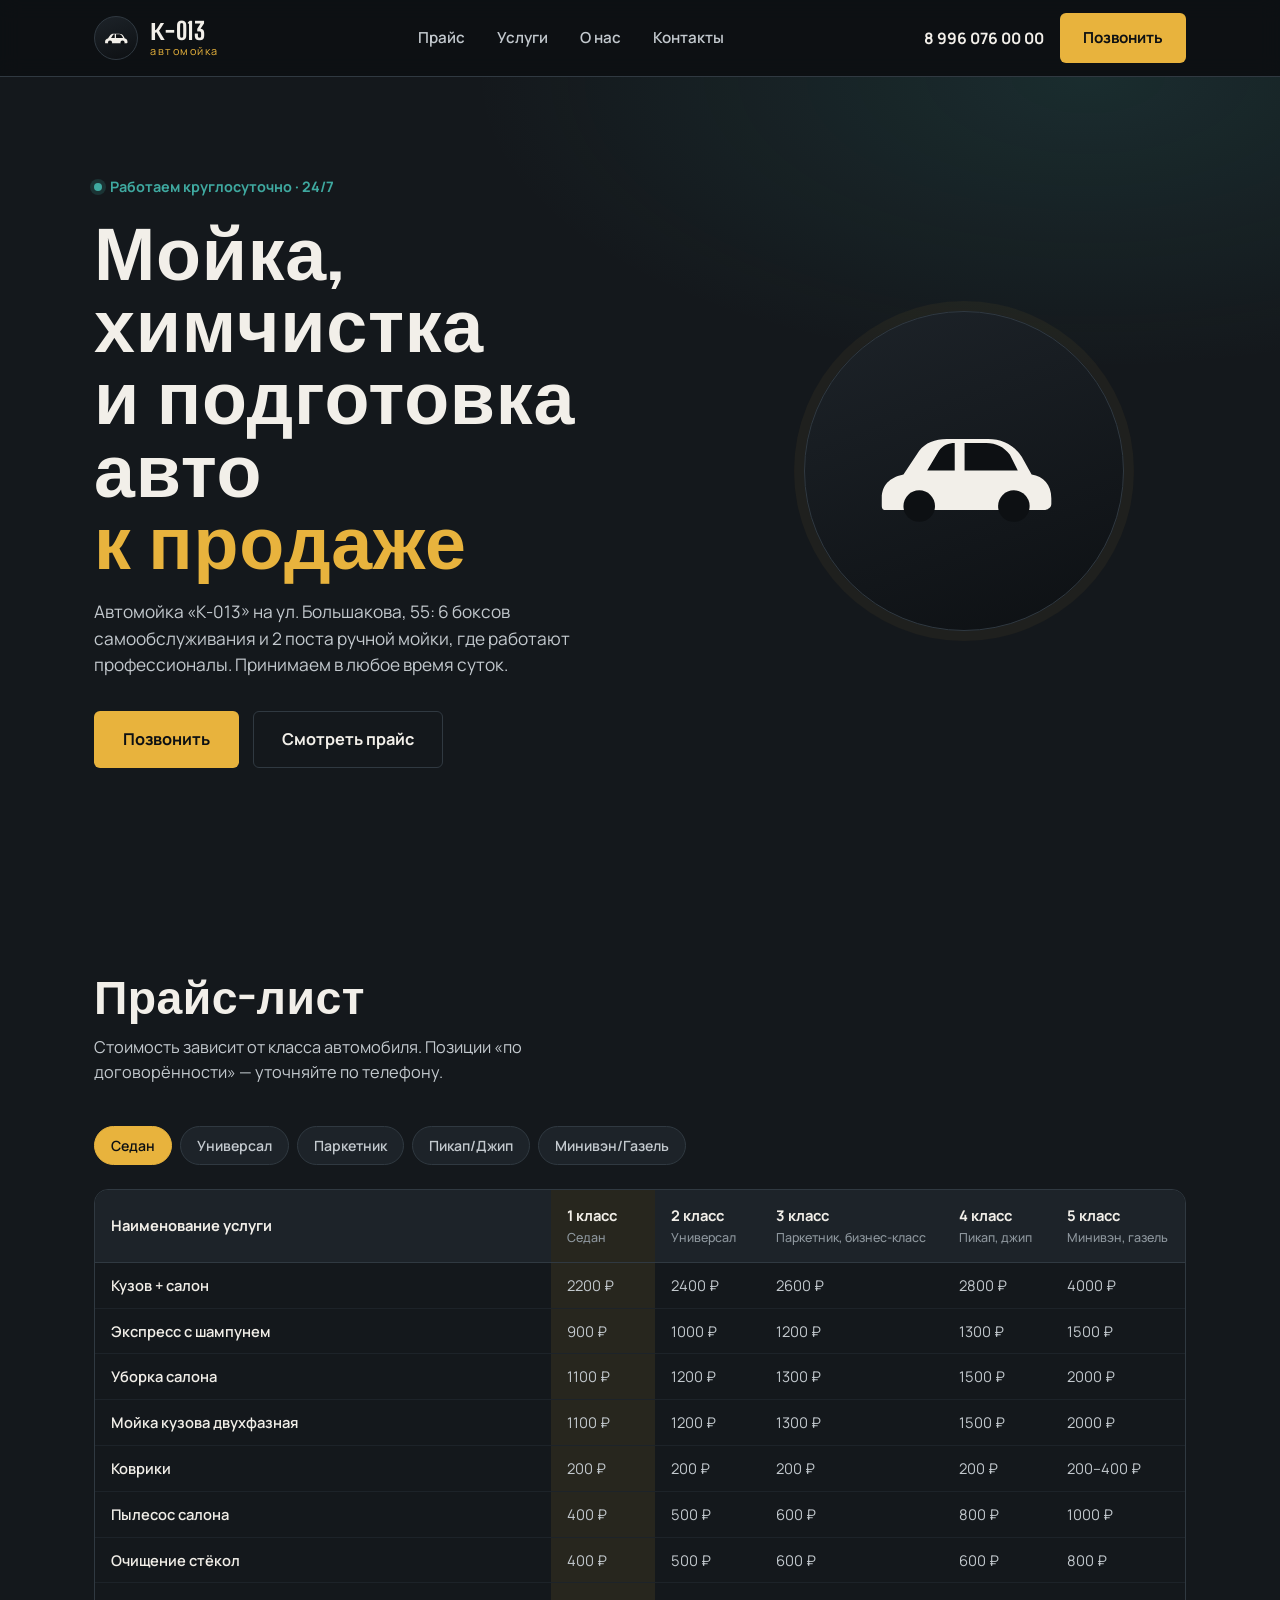
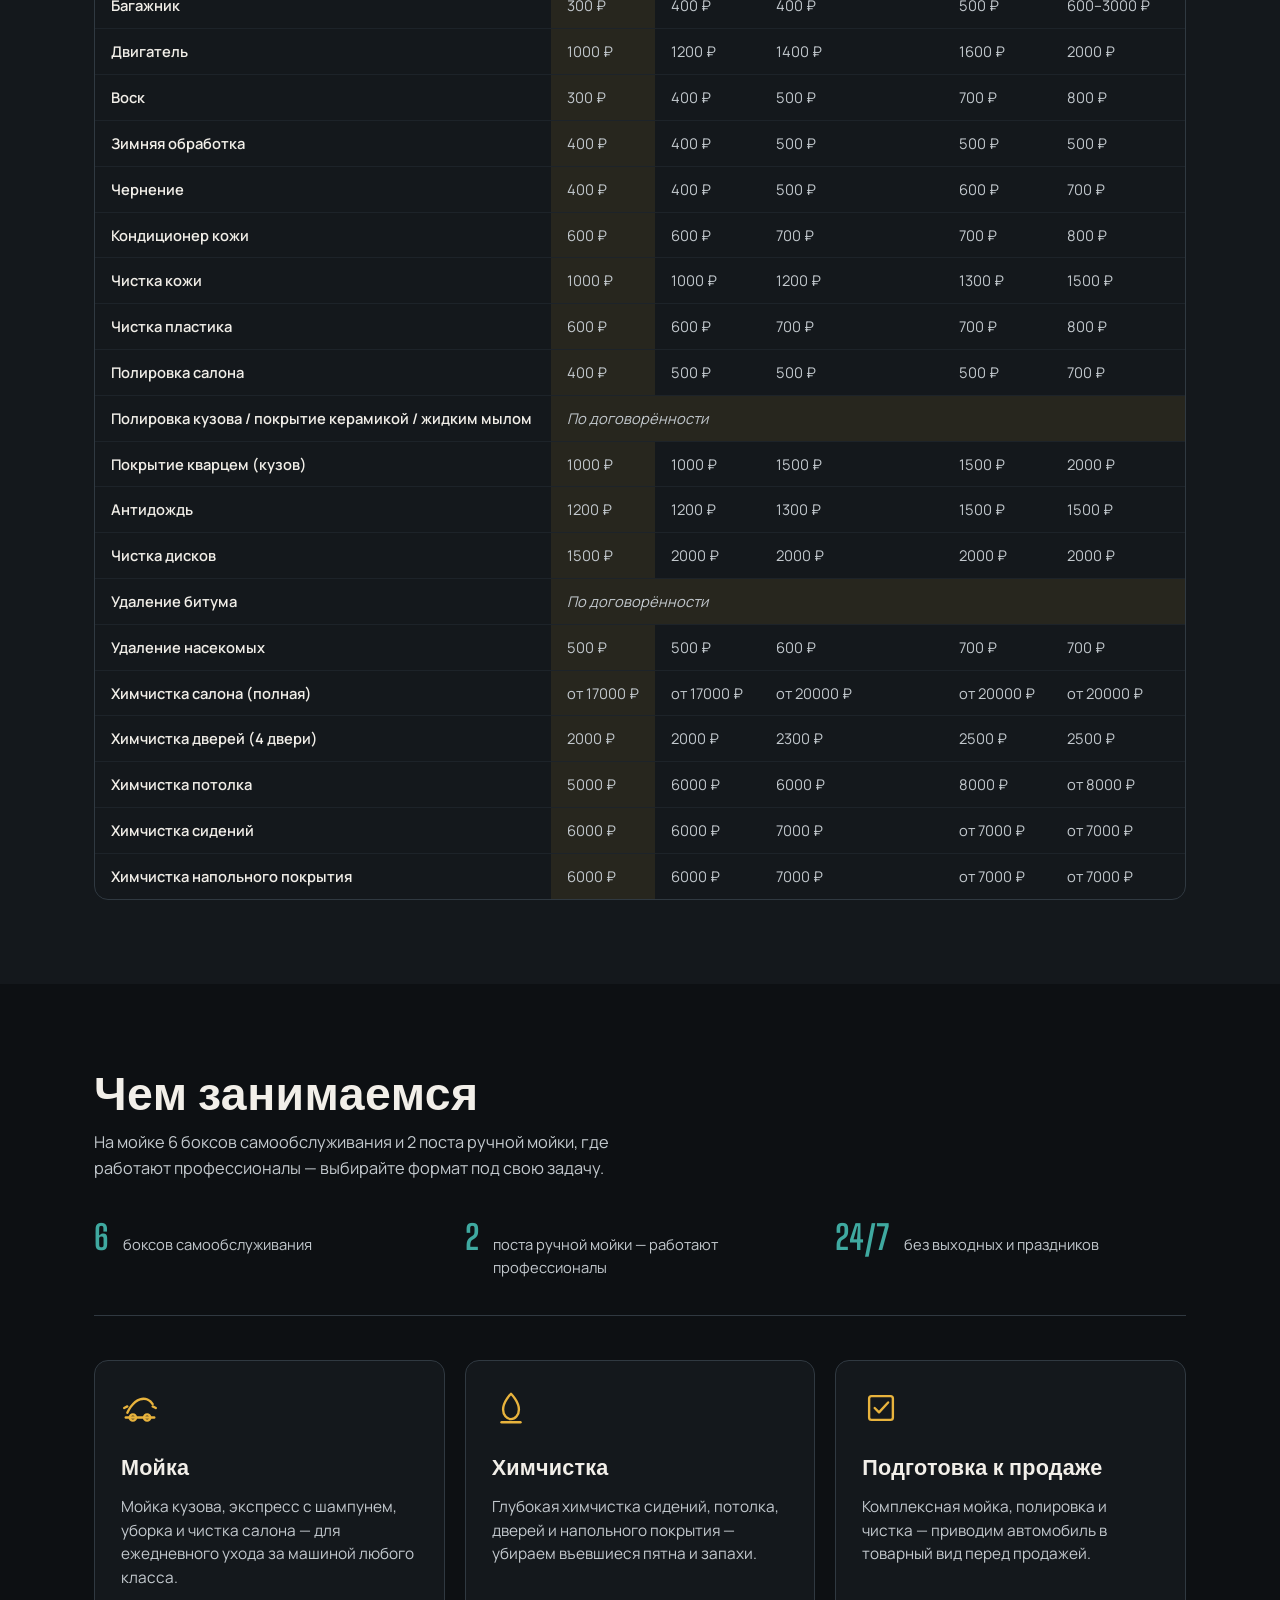
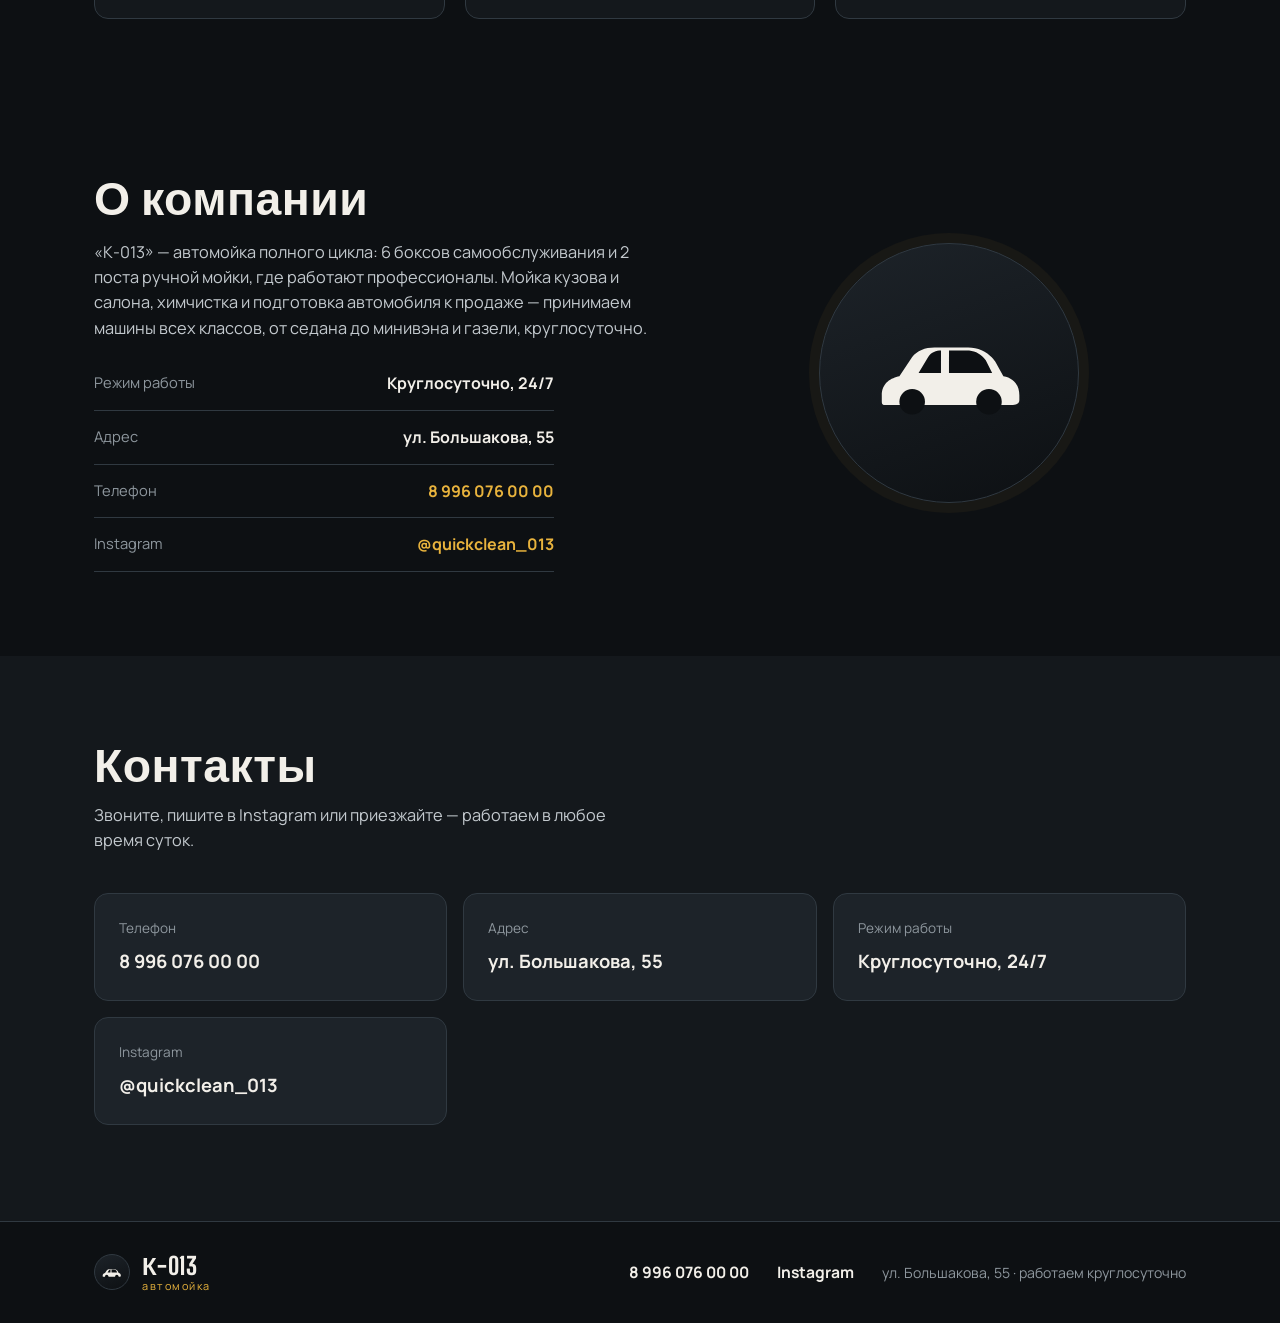
==== index.html @ 5678921f "Initial repo" ====
<!DOCTYPE html>
<html lang="ru">
<head>
<meta charset="UTF-8">
<meta name="viewport" content="width=device-width, initial-scale=1.0">
<title>К-013 — автомойка</title>
<meta name="description" content="Автомойка К-013: 6 боксов самообслуживания и 2 поста ручной мойки. Мойка, химчистка, подготовка авто к продаже. Круглосуточно. ул. Большакова, 55.">
<link rel="icon" href="images/logo.jpg" type="image/jpeg">
<link rel="preconnect" href="https://fonts.googleapis.com">
<link rel="preconnect" href="https://fonts.gstatic.com" crossorigin>
<link href="https://fonts.googleapis.com/css2?family=Big+Shoulders+Display:wght@500;600;700;800&family=Manrope:wght@400;500;600;700;800&display=swap" rel="stylesheet">
<link rel="stylesheet" href="style.css">
</head>
<body>

<svg style="display:none" aria-hidden="true">
  <symbol id="car-icon" viewBox="0 0 100 60">
    <path class="car-icon-body" d="M8 44 C8 36 14 33 19 32 L27 20 C30 16 35 14 41 14 L62 14 C69 14 75 17 79 23 L84 32 C90 33 94 37 94 44 L94 47 C94 49 92 50 90 50 L10 50 C8 50 8 49 8 47 Z" fill="currentColor"/>
    <path class="car-icon-glass" d="M31 30 L37 20 C39 17 42 16 45 16 L45 30 Z M50 16 L61 16 C66 16 70 18 73 22 L77 30 L50 30 Z" fill="var(--ink-900)"/>
    <circle class="car-icon-wheel" cx="27" cy="48" r="8" fill="var(--ink-900)"/>
    <circle class="car-icon-wheel" cx="75" cy="48" r="8" fill="var(--ink-900)"/>
    <path class="car-icon-glint" d="M40 22 L58 22 L52 29 L34 29 Z" fill="#FFFFFF"/>
  </symbol>
</svg>

<a class="skip-link" href="#main">Перейти к содержанию</a>

<header class="site-header" id="top">
  <div class="wrap header-inner">
    <a class="brand" href="#top" aria-label="К-013, на главную">
      <span class="logo-badge logo-badge--sm" aria-hidden="true">
        <svg class="car-icon"><use href="#car-icon"></use></svg>
      </span>
      <span class="brand-text">
        <span class="brand-code">К‑013</span>
        <span class="brand-sub">автомойка</span>
      </span>
    </a>

    <nav class="main-nav" id="main-nav">
      <a href="#price">Прайс</a>
      <a href="#services">Услуги</a>
      <a href="#about">О нас</a>
      <a href="#contacts">Контакты</a>
    </nav>

    <div class="header-actions">
      <a class="phone-link" href="tel:+79960760000">8&nbsp;996&nbsp;076&nbsp;00&nbsp;00</a>
      <a class="btn btn-gold header-cta" href="tel:+79960760000">Позвонить</a>
      <button class="burger" id="burger" aria-expanded="false" aria-controls="mobile-nav" aria-label="Открыть меню">
        <span></span><span></span><span></span>
      </button>
    </div>
  </div>

  <div class="mobile-nav" id="mobile-nav">
    <a href="#price">Прайс</a>
    <a href="#services">Услуги</a>
    <a href="#about">О нас</a>
    <a href="#contacts">Контакты</a>
    <a class="btn btn-gold" href="tel:+79960760000">Позвонить: 8 996 076 00 00</a>
  </div>
</header>

<main id="main">

  <!-- HERO -->
  <section class="hero">
    <div class="wrap hero-inner">
      <div class="hero-copy">
        <p class="tag">Работаем круглосуточно · 24/7</p>
        <h1 class="hero-title">
          Мойка, химчистка<br>
          и подготовка авто<br>
          <span class="accent">к продаже</span>
        </h1>
        <p class="hero-text">
          Автомойка «К‑013» на ул. Большакова, 55: 6 боксов самообслуживания и 2 поста ручной мойки,
          где работают профессионалы. Принимаем в любое время суток.
        </p>
        <div class="hero-actions">
          <a class="btn btn-gold btn-lg" href="tel:+79960760000">Позвонить</a>
          <a class="btn btn-outline btn-lg" href="#price">Смотреть прайс</a>
        </div>
      </div>

      <div class="hero-visual" aria-hidden="true">
        <div class="logo-badge logo-badge--lg">
          <svg class="car-icon"><use href="#car-icon"></use></svg>
        </div>
      </div>
    </div>
  </section>

  <!-- PRICE -->
  <section class="price" id="price">
    <div class="wrap">
      <div class="section-head">
        <h2>Прайс-лист</h2>
        <p>Стоимость зависит от класса автомобиля. Позиции «по договорённости» — уточняйте по телефону.</p>
      </div>

      <div class="price-tabs" role="tablist" aria-label="Класс автомобиля">
        <button class="price-tab is-active" role="tab" aria-selected="true" data-class="0">Седан</button>
        <button class="price-tab" role="tab" aria-selected="false" data-class="1">Универсал</button>
        <button class="price-tab" role="tab" aria-selected="false" data-class="2">Паркетник</button>
        <button class="price-tab" role="tab" aria-selected="false" data-class="3">Пикап/Джип</button>
        <button class="price-tab" role="tab" aria-selected="false" data-class="4">Минивэн/Газель</button>
      </div>

      <div class="table-scroll">
        <table class="price-table" id="price-table">
          <caption class="sr-only">Прайс-лист автомойки К-013 по классам автомобилей</caption>
          <thead>
            <tr>
              <th scope="col">Наименование услуги</th>
              <th scope="col">1 класс<br><span>Седан</span></th>
              <th scope="col">2 класс<br><span>Универсал</span></th>
              <th scope="col">3 класс<br><span>Паркетник, бизнес‑класс</span></th>
              <th scope="col">4 класс<br><span>Пикап, джип</span></th>
              <th scope="col">5 класс<br><span>Минивэн, газель</span></th>
            </tr>
          </thead>
          <tbody>
            <tr><th scope="row">Кузов + салон</th><td>2200 ₽</td><td>2400 ₽</td><td>2600 ₽</td><td>2800 ₽</td><td>4000 ₽</td></tr>
            <tr><th scope="row">Экспресс с шампунем</th><td>900 ₽</td><td>1000 ₽</td><td>1200 ₽</td><td>1300 ₽</td><td>1500 ₽</td></tr>
            <tr><th scope="row">Уборка салона</th><td>1100 ₽</td><td>1200 ₽</td><td>1300 ₽</td><td>1500 ₽</td><td>2000 ₽</td></tr>
            <tr><th scope="row">Мойка кузова двухфазная</th><td>1100 ₽</td><td>1200 ₽</td><td>1300 ₽</td><td>1500 ₽</td><td>2000 ₽</td></tr>
            <tr><th scope="row">Коврики</th><td>200 ₽</td><td>200 ₽</td><td>200 ₽</td><td>200 ₽</td><td>200–400 ₽</td></tr>
            <tr><th scope="row">Пылесос салона</th><td>400 ₽</td><td>500 ₽</td><td>600 ₽</td><td>800 ₽</td><td>1000 ₽</td></tr>
            <tr><th scope="row">Очищение стёкол</th><td>400 ₽</td><td>500 ₽</td><td>600 ₽</td><td>600 ₽</td><td>800 ₽</td></tr>
            <tr><th scope="row">Багажник</th><td>300 ₽</td><td>400 ₽</td><td>400 ₽</td><td>500 ₽</td><td>600–3000 ₽</td></tr>
            <tr><th scope="row">Двигатель</th><td>1000 ₽</td><td>1200 ₽</td><td>1400 ₽</td><td>1600 ₽</td><td>2000 ₽</td></tr>
            <tr><th scope="row">Воск</th><td>300 ₽</td><td>400 ₽</td><td>500 ₽</td><td>700 ₽</td><td>800 ₽</td></tr>
            <tr><th scope="row">Зимняя обработка</th><td>400 ₽</td><td>400 ₽</td><td>500 ₽</td><td>500 ₽</td><td>500 ₽</td></tr>
            <tr><th scope="row">Чернение</th><td>400 ₽</td><td>400 ₽</td><td>500 ₽</td><td>600 ₽</td><td>700 ₽</td></tr>
            <tr><th scope="row">Кондиционер кожи</th><td>600 ₽</td><td>600 ₽</td><td>700 ₽</td><td>700 ₽</td><td>800 ₽</td></tr>
            <tr><th scope="row">Чистка кожи</th><td>1000 ₽</td><td>1000 ₽</td><td>1200 ₽</td><td>1300 ₽</td><td>1500 ₽</td></tr>
            <tr><th scope="row">Чистка пластика</th><td>600 ₽</td><td>600 ₽</td><td>700 ₽</td><td>700 ₽</td><td>800 ₽</td></tr>
            <tr><th scope="row">Полировка салона</th><td>400 ₽</td><td>500 ₽</td><td>500 ₽</td><td>500 ₽</td><td>700 ₽</td></tr>
            <tr class="price-note-row"><th scope="row">Полировка кузова / покрытие керамикой / жидким мылом</th><td colspan="5">По договорённости</td></tr>
            <tr><th scope="row">Покрытие кварцем (кузов)</th><td>1000 ₽</td><td>1000 ₽</td><td>1500 ₽</td><td>1500 ₽</td><td>2000 ₽</td></tr>
            <tr><th scope="row">Антидождь</th><td>1200 ₽</td><td>1200 ₽</td><td>1300 ₽</td><td>1500 ₽</td><td>1500 ₽</td></tr>
            <tr><th scope="row">Чистка дисков</th><td>1500 ₽</td><td>2000 ₽</td><td>2000 ₽</td><td>2000 ₽</td><td>2000 ₽</td></tr>
            <tr class="price-note-row"><th scope="row">Удаление битума</th><td colspan="5">По договорённости</td></tr>
            <tr><th scope="row">Удаление насекомых</th><td>500 ₽</td><td>500 ₽</td><td>600 ₽</td><td>700 ₽</td><td>700 ₽</td></tr>
            <tr><th scope="row">Химчистка салона (полная)</th><td>от 17000 ₽</td><td>от 17000 ₽</td><td>от 20000 ₽</td><td>от 20000 ₽</td><td>от 20000 ₽</td></tr>
            <tr><th scope="row">Химчистка дверей (4 двери)</th><td>2000 ₽</td><td>2000 ₽</td><td>2300 ₽</td><td>2500 ₽</td><td>2500 ₽</td></tr>
            <tr><th scope="row">Химчистка потолка</th><td>5000 ₽</td><td>6000 ₽</td><td>6000 ₽</td><td>8000 ₽</td><td>от 8000 ₽</td></tr>
            <tr><th scope="row">Химчистка сидений</th><td>6000 ₽</td><td>6000 ₽</td><td>7000 ₽</td><td>от 7000 ₽</td><td>от 7000 ₽</td></tr>
            <tr><th scope="row">Химчистка напольного покрытия</th><td>6000 ₽</td><td>6000 ₽</td><td>7000 ₽</td><td>от 7000 ₽</td><td>от 7000 ₽</td></tr>
          </tbody>
        </table>
      </div>
      <p class="price-hint">Листайте таблицу вправо, чтобы увидеть все классы автомобилей.</p>
    </div>
  </section>

  <!-- SERVICES -->
  <section class="services" id="services">
    <div class="wrap">
      <div class="section-head">
        <h2>Чем занимаемся</h2>
        <p>На мойке 6 боксов самообслуживания и 2 поста ручной мойки, где работают профессионалы —
           выбирайте формат под свою задачу.</p>
      </div>

      <div class="perk-strip">
        <div class="perk"><strong>6</strong><span>боксов самообслуживания</span></div>
        <div class="perk"><strong>2</strong><span>поста ручной мойки — работают профессионалы</span></div>
        <div class="perk"><strong>24/7</strong><span>без выходных и праздников</span></div>
      </div>

      <div class="service-grid">
        <article class="service-card">
          <svg class="service-icon" viewBox="0 0 48 48" fill="none" xmlns="http://www.w3.org/2000/svg" aria-hidden="true">
            <path d="M8 30C8 30 14 16 24 13C31 11 37 14 40 19" stroke="currentColor" stroke-width="3" stroke-linecap="round"/>
            <path d="M6 36H42" stroke="currentColor" stroke-width="3" stroke-linecap="round"/>
            <circle cx="15" cy="36" r="4" stroke="currentColor" stroke-width="3"/>
            <circle cx="33" cy="36" r="4" stroke="currentColor" stroke-width="3"/>
            <path d="M4 24L8 22M44 24L40 22" stroke="currentColor" stroke-width="3" stroke-linecap="round"/>
          </svg>
          <h3>Мойка</h3>
          <p>Мойка кузова, экспресс с шампунем, уборка и чистка салона — для ежедневного ухода за машиной любого класса.</p>
        </article>

        <article class="service-card">
          <svg class="service-icon" viewBox="0 0 48 48" fill="none" xmlns="http://www.w3.org/2000/svg" aria-hidden="true">
            <path d="M24 6C24 6 34 16 34 26C34 32.6 29.5 38 24 38C18.5 38 14 32.6 14 26C14 16 24 6 24 6Z" stroke="currentColor" stroke-width="3" stroke-linejoin="round"/>
            <path d="M12 42H36" stroke="currentColor" stroke-width="3" stroke-linecap="round"/>
          </svg>
          <h3>Химчистка</h3>
          <p>Глубокая химчистка сидений, потолка, дверей и напольного покрытия — убираем въевшиеся пятна и запахи.</p>
        </article>

        <article class="service-card">
          <svg class="service-icon" viewBox="0 0 48 48" fill="none" xmlns="http://www.w3.org/2000/svg" aria-hidden="true">
            <rect x="9" y="9" width="30" height="30" rx="3" stroke="currentColor" stroke-width="3"/>
            <path d="M16 24L21.5 29.5L33 17" stroke="currentColor" stroke-width="3" stroke-linecap="round" stroke-linejoin="round"/>
          </svg>
          <h3>Подготовка к продаже</h3>
          <p>Комплексная мойка, полировка и чистка — приводим автомобиль в товарный вид перед продажей.</p>
        </article>
      </div>
    </div>
  </section>

  <!-- ABOUT -->
  <section class="about" id="about">
    <div class="wrap about-inner">
      <div class="about-copy">
        <h2>О компании</h2>
        <p>«К‑013» — автомойка полного цикла: 6 боксов самообслуживания и 2 поста ручной мойки, где работают
           профессионалы. Мойка кузова и салона, химчистка и подготовка автомобиля к продаже — принимаем машины
           всех классов, от седана до минивэна и газели, круглосуточно.</p>
        <ul class="about-facts">
          <li><span>Режим работы</span><strong>Круглосуточно, 24/7</strong></li>
          <li><span>Адрес</span><strong>ул. Большакова, 55</strong></li>
          <li><span>Телефон</span><strong><a href="tel:+79960760000">8 996 076 00 00</a></strong></li>
          <li><span>Instagram</span><strong><a href="https://www.instagram.com/quickclean_013/" target="_blank" rel="noopener noreferrer">@quickclean_013</a></strong></li>
        </ul>
      </div>
      <div class="about-visual" aria-hidden="true">
        <div class="logo-badge logo-badge--lg logo-badge--about">
          <svg class="car-icon"><use href="#car-icon"></use></svg>
        </div>
      </div>
    </div>
  </section>

  <!-- CONTACTS -->
  <section class="contacts" id="contacts">
    <div class="wrap">
      <div class="section-head">
        <h2>Контакты</h2>
        <p>Звоните, пишите в Instagram или приезжайте — работаем в любое время суток.</p>
      </div>

      <div class="contact-grid">
        <a class="contact-card" href="tel:+79960760000">
          <span class="contact-label">Телефон</span>
          <span class="contact-value">8 996 076 00 00</span>
        </a>
        <div class="contact-card">
          <span class="contact-label">Адрес</span>
          <span class="contact-value">ул. Большакова, 55</span>
        </div>
        <div class="contact-card">
          <span class="contact-label">Режим работы</span>
          <span class="contact-value">Круглосуточно, 24/7</span>
        </div>
        <a class="contact-card" href="https://www.instagram.com/quickclean_013/" target="_blank" rel="noopener noreferrer">
          <span class="contact-label">Instagram</span>
          <span class="contact-value">@quickclean_013</span>
        </a>
      </div>
    </div>
  </section>

</main>

<footer class="site-footer">
  <div class="wrap footer-inner">
    <a class="brand" href="#top">
      <span class="logo-badge logo-badge--xs" aria-hidden="true">
        <svg class="car-icon"><use href="#car-icon"></use></svg>
      </span>
      <span class="brand-text">
        <span class="brand-code">К‑013</span>
        <span class="brand-sub">автомойка</span>
      </span>
    </a>
    <a class="phone-link" href="tel:+79960760000">8&nbsp;996&nbsp;076&nbsp;00&nbsp;00</a>
    <a class="phone-link" href="https://www.instagram.com/quickclean_013/" target="_blank" rel="noopener noreferrer">Instagram</a>
    <p class="footer-address">ул. Большакова, 55 · работаем круглосуточно</p>
  </div>
</footer>

<script src="script.js"></script>
</body>
</html>
---- style.css ----
/* ==========================================================================
   К-013 · автомойка — стили
   Токены: тёмный асфальт + тёплое золото + прохладный "водяной" бирюзовый
   ========================================================================== */

:root{
  --ink-900: #0D1013;
  --ink-800: #14181C;
  --ink-700: #1D2329;
  --ink-600: #2A3238;
  --line: #303941;

  --gold: #E8B33D;
  --gold-dark: #C8932A;
  --teal: #3FA9A0;

  --text-hi: #F2EFE9;
  --text-mid: #C3C9CE;
  --text-low: #8E979E;

  --radius-s: 6px;
  --radius-m: 14px;
  --radius-l: 26px;

  --wrap: 1140px;

  --font-display: "Big Shoulders Display", sans-serif;
  --font-body: "Manrope", sans-serif;
}

*, *::before, *::after{ box-sizing: border-box; }
html{ scroll-behavior: smooth; }
@media (prefers-reduced-motion: reduce){
  html{ scroll-behavior: auto; }
  *, *::before, *::after{ animation-duration: 0.001ms !important; animation-iteration-count: 1 !important; transition-duration: 0.001ms !important; }
}

body{
  margin: 0;
  background: var(--ink-800);
  color: var(--text-hi);
  font-family: var(--font-body);
  font-size: 16px;
  line-height: 1.55;
  -webkit-font-smoothing: antialiased;
}

img{ max-width: 100%; display: block; }
a{ color: inherit; text-decoration: none; }

.sr-only{
  position: absolute; width: 1px; height: 1px; overflow: hidden;
  clip: rect(0 0 0 0); white-space: nowrap; border: 0; padding: 0; margin: -1px;
}

.skip-link{
  position: absolute; left: 12px; top: -60px;
  background: var(--gold); color: var(--ink-900);
  padding: 10px 16px; border-radius: var(--radius-s);
  font-weight: 700; z-index: 200; transition: top .2s ease;
}
.skip-link:focus{ top: 12px; }

:focus-visible{
  outline: 2px solid var(--gold);
  outline-offset: 3px;
}

.wrap{
  max-width: var(--wrap);
  margin: 0 auto;
  padding: 0 24px;
}

h1, h2, h3{
  font-family: var(--font-display);
  font-weight: 700;
  letter-spacing: 0.01em;
  margin: 0;
  color: var(--text-hi);
}

h2{
  font-size: clamp(2rem, 4.2vw, 2.9rem);
  line-height: 1.05;
}

p{ margin: 0; }

/* ---------------- Buttons ---------------- */

.btn{
  display: inline-flex;
  align-items: center;
  justify-content: center;
  gap: 8px;
  padding: 12px 22px;
  border-radius: var(--radius-s);
  font-family: var(--font-body);
  font-weight: 700;
  font-size: 0.95rem;
  border: 1px solid transparent;
  cursor: pointer;
  transition: background-color .15s ease, border-color .15s ease;
}

.btn-gold{
  background: var(--gold);
  color: var(--ink-900);
}
.btn-gold:hover{ background: var(--gold-dark); }

.btn-outline{
  background: transparent;
  color: var(--text-hi);
  border-color: var(--line);
}
.btn-outline:hover{ border-color: var(--text-mid); }

.btn-lg{ padding: 15px 28px; font-size: 1.02rem; }

/* ---------------- Header ---------------- */

.site-header{
  position: sticky;
  top: 0;
  z-index: 100;
  background: rgba(13,16,19,0.9);
  backdrop-filter: blur(10px);
  border-bottom: 1px solid var(--line);
}

.header-inner{
  display: flex;
  align-items: center;
  justify-content: space-between;
  gap: 24px;
  height: 76px;
}

.brand{
  display: flex;
  align-items: center;
  gap: 12px;
  color: var(--text-hi);
}

/* ---- Logo badge: round chip holding the car-icon, all sizes share it ---- */
.logo-badge{
  flex-shrink: 0;
  display: flex;
  align-items: center;
  justify-content: center;
  border-radius: 50%;
  background: linear-gradient(160deg, var(--ink-700), var(--ink-900));
  border: 1px solid var(--line);
}
.logo-badge--xs{ width: 36px; height: 36px; }
.logo-badge--sm{ width: 44px; height: 44px; }
.logo-badge--lg{
  width: 100%;
  max-width: 320px;
  aspect-ratio: 1 / 1;
  box-shadow: 0 0 0 10px rgba(232,179,61,0.05);
}
.logo-badge--about{ max-width: 260px; }

.car-icon{
  width: 62%;
  height: 62%;
  color: var(--text-hi);
}
.car-icon-glint{
  opacity: 0;
  animation: car-glint-blink 7s ease-in-out infinite;
}
@keyframes car-glint-blink{
  0%, 52%, 64%, 100%{ opacity: 0; }
  56%, 58%{ opacity: 1; }
}

.brand-text{ display: flex; flex-direction: column; line-height: 1; }
.brand-code{
  font-family: var(--font-display);
  font-weight: 800;
  font-size: 1.5rem;
  letter-spacing: 0.02em;
}
.brand-sub{
  font-size: 0.68rem;
  letter-spacing: 0.14em;
  color: var(--gold);
  margin-top: 3px;
  text-transform: lowercase;
}

.main-nav{
  display: none;
  gap: 32px;
}
.main-nav a{
  color: var(--text-mid);
  font-weight: 600;
  font-size: 0.95rem;
  transition: color .15s ease;
}
.main-nav a:hover{ color: var(--text-hi); }

.header-actions{ display: flex; align-items: center; gap: 16px; }

.phone-link{
  display: none;
  font-weight: 700;
  color: var(--text-hi);
  font-size: 0.98rem;
  white-space: nowrap;
}

.header-cta{ display: none; }

.burger{
  width: 40px; height: 40px;
  display: flex; flex-direction: column;
  align-items: center; justify-content: center;
  gap: 5px;
  background: transparent; border: 1px solid var(--line); border-radius: var(--radius-s);
  cursor: pointer;
}
.burger span{
  width: 18px; height: 2px; background: var(--text-hi);
  transition: transform .2s ease, opacity .2s ease;
}
.burger[aria-expanded="true"] span:nth-child(1){ transform: translateY(7px) rotate(45deg); }
.burger[aria-expanded="true"] span:nth-child(2){ opacity: 0; }
.burger[aria-expanded="true"] span:nth-child(3){ transform: translateY(-7px) rotate(-45deg); }

.mobile-nav{
  display: none;
  flex-direction: column;
  gap: 2px;
  background: var(--ink-800);
  border-bottom: 1px solid var(--line);
  padding: 8px 24px 20px;
}
.mobile-nav.is-open{ display: flex; }
.mobile-nav a{
  padding: 12px 4px;
  color: var(--text-mid);
  font-weight: 600;
  border-bottom: 1px solid var(--ink-700);
}
.mobile-nav .btn{ margin-top: 14px; align-self: flex-start; }

@media (min-width: 860px){
  .main-nav{ display: flex; }
  .phone-link{ display: inline; }
  .header-cta{ display: inline-flex; }
  .burger{ display: none; }
}

/* ---------------- Hero ---------------- */

.hero{
  position: relative;
  overflow: hidden;
  padding: 64px 0 88px;
  background:
    radial-gradient(80% 60% at 85% 0%, rgba(63,169,160,0.14), transparent 60%),
    var(--ink-800);
}

.hero-inner{
  display: grid;
  gap: 48px;
  align-items: center;
}

.tag{
  display: inline-flex;
  align-items: center;
  gap: 8px;
  color: var(--teal);
  font-weight: 700;
  font-size: 0.9rem;
  margin: 0 0 18px;
}
.tag::before{
  content: "";
  width: 8px; height: 8px;
  border-radius: 50%;
  background: var(--teal);
  box-shadow: 0 0 0 4px rgba(63,169,160,0.18);
}

.hero-title{
  font-size: clamp(2.6rem, 8vw, 4.6rem);
  line-height: 0.98;
  font-weight: 700;
}
.hero-title .accent{ color: var(--gold); }

.hero-text{
  display: block;
  margin-top: 22px;
  max-width: 46ch;
  color: var(--text-mid);
  font-size: 1.08rem;
}

.hero-actions{
  display: flex;
  flex-wrap: wrap;
  gap: 14px;
  margin-top: 32px;
}

.hero-visual{
  position: relative;
  display: flex;
  justify-content: center;
}

@media (min-width: 900px){
  .hero{ padding: 96px 0 120px; }
  .hero-inner{ grid-template-columns: 1.15fr 0.85fr; }
}

/* ---------------- Section head ---------------- */

.section-head{
  max-width: 56ch;
  margin: 0 0 40px;
}
.section-head p{
  margin-top: 14px;
  color: var(--text-mid);
  font-size: 1.02rem;
}

/* ---------------- Services ---------------- */

.services{
  position: relative;
  padding: 84px 0 70px;
  background: var(--ink-900);
}

.service-grid{
  display: grid;
  gap: 20px;
  grid-template-columns: 1fr;
}
@media (min-width: 720px){
  .service-grid{ grid-template-columns: repeat(3, 1fr); }
}

.service-card{
  background: var(--ink-800);
  border: 1px solid var(--line);
  border-radius: var(--radius-m);
  padding: 28px 26px;
}
.service-icon{
  width: 38px; height: 38px;
  color: var(--gold);
  margin-bottom: 18px;
}
.service-card h3{
  font-size: 1.35rem;
  margin-bottom: 10px;
}
.service-card p{
  color: var(--text-mid);
  font-size: 0.96rem;
}

.perk-strip{
  display: grid;
  gap: 20px;
  margin-bottom: 44px;
  padding-bottom: 36px;
  border-bottom: 1px solid var(--line);
  grid-template-columns: 1fr;
}
@media (min-width: 720px){
  .perk-strip{ grid-template-columns: repeat(3, 1fr); }
}
.perk{ display: flex; align-items: baseline; gap: 14px; }
.perk strong{
  font-family: var(--font-display);
  font-size: 2.1rem;
  color: var(--teal);
  line-height: 1;
}
.perk span{ color: var(--text-mid); font-size: 0.92rem; }

/* ---------------- Price ---------------- */

.price{ padding: 84px 0; background: var(--ink-800); }

.price-tabs{
  display: flex;
  flex-wrap: wrap;
  gap: 8px;
  margin-bottom: 24px;
}
.price-tab{
  background: var(--ink-700);
  border: 1px solid var(--line);
  color: var(--text-mid);
  padding: 9px 16px;
  border-radius: 999px;
  font-family: var(--font-body);
  font-weight: 600;
  font-size: 0.88rem;
  cursor: pointer;
  transition: background-color .15s ease, color .15s ease, border-color .15s ease;
}
.price-tab.is-active{
  background: var(--gold);
  border-color: var(--gold);
  color: var(--ink-900);
}

.table-scroll{
  overflow-x: auto;
  border: 1px solid var(--line);
  border-radius: var(--radius-m);
  -webkit-overflow-scrolling: touch;
}

.price-table{
  width: 100%;
  min-width: 780px;
  border-collapse: collapse;
  font-size: 0.92rem;
}
.price-table thead th{
  text-align: left;
  background: var(--ink-700);
  color: var(--text-hi);
  font-weight: 700;
  padding: 14px 16px;
  border-bottom: 1px solid var(--line);
  white-space: nowrap;
}
.price-table thead th span{
  display: block;
  font-weight: 500;
  color: var(--text-low);
  font-size: 0.78rem;
  white-space: normal;
  margin-top: 2px;
}
.price-table tbody th{
  text-align: left;
  font-weight: 600;
  color: var(--text-hi);
  padding: 11px 16px;
  white-space: nowrap;
  border-bottom: 1px solid var(--ink-700);
}
.price-table tbody td{
  padding: 11px 16px;
  color: var(--text-mid);
  border-bottom: 1px solid var(--ink-700);
  white-space: nowrap;
}
.price-table tbody tr:hover td,
.price-table tbody tr:hover th{
  background: var(--ink-700);
}
.price-table tbody tr:last-child th,
.price-table tbody tr:last-child td{ border-bottom: none; }

.price-note-row td{
  color: var(--text-low);
  font-style: italic;
}

.price-table td.is-highlight,
.price-table th.is-highlight{
  background: rgba(232,179,61,0.09);
}

.price-hint{
  margin-top: 12px;
  color: var(--text-low);
  font-size: 0.84rem;
}
@media (min-width: 900px){
  .price-hint{ display: none; }
}

/* ---------------- About ---------------- */

.about{ padding: 84px 0; background: var(--ink-900); }
.about-inner{
  display: grid;
  gap: 40px;
  align-items: center;
}
.about-copy p{
  margin-top: 18px;
  color: var(--text-mid);
  font-size: 1.02rem;
  max-width: 56ch;
}
.about-facts{
  list-style: none;
  margin: 30px 0 0;
  padding: 0;
  display: flex;
  flex-direction: column;
  gap: 14px;
}
.about-facts li{
  display: flex;
  justify-content: space-between;
  gap: 16px;
  padding-bottom: 14px;
  border-bottom: 1px solid var(--line);
  max-width: 46ch;
}
.about-facts span{ color: var(--text-low); font-size: 0.92rem; }
.about-facts strong{ font-weight: 700; }
.about-facts a{ color: var(--gold); }

.about-visual{ display: flex; justify-content: center; }

@media (min-width: 860px){
  .about-inner{ grid-template-columns: 1.1fr 0.9fr; }
}

/* ---------------- Contacts ---------------- */

.contacts{ padding: 84px 0 96px; background: var(--ink-800); }

.contact-grid{
  display: grid;
  gap: 16px;
  grid-template-columns: 1fr;
}
@media (min-width: 720px){
  .contact-grid{ grid-template-columns: repeat(3, 1fr); }
}

.contact-card{
  display: flex;
  flex-direction: column;
  gap: 8px;
  background: var(--ink-700);
  border: 1px solid var(--line);
  border-radius: var(--radius-m);
  padding: 24px;
  transition: border-color .15s ease;
}
a.contact-card:hover{ border-color: var(--gold); }
.contact-label{ color: var(--text-low); font-size: 0.85rem; }
.contact-value{ font-size: 1.15rem; font-weight: 700; }

.contact-note{
  margin-top: 28px;
  color: var(--text-low);
  font-size: 0.86rem;
  max-width: 68ch;
  border-left: 2px solid var(--line);
  padding-left: 16px;
}

/* ---------------- Footer ---------------- */

.site-footer{
  background: var(--ink-900);
  border-top: 1px solid var(--line);
  padding: 32px 0;
}
.footer-inner{
  display: flex;
  flex-wrap: wrap;
  align-items: center;
  gap: 18px 28px;
}
.footer-inner .brand{ margin-right: auto; }
.footer-address{ color: var(--text-low); font-size: 0.88rem; width: 100%; }
@media (min-width: 640px){
  .footer-address{ width: auto; }
}
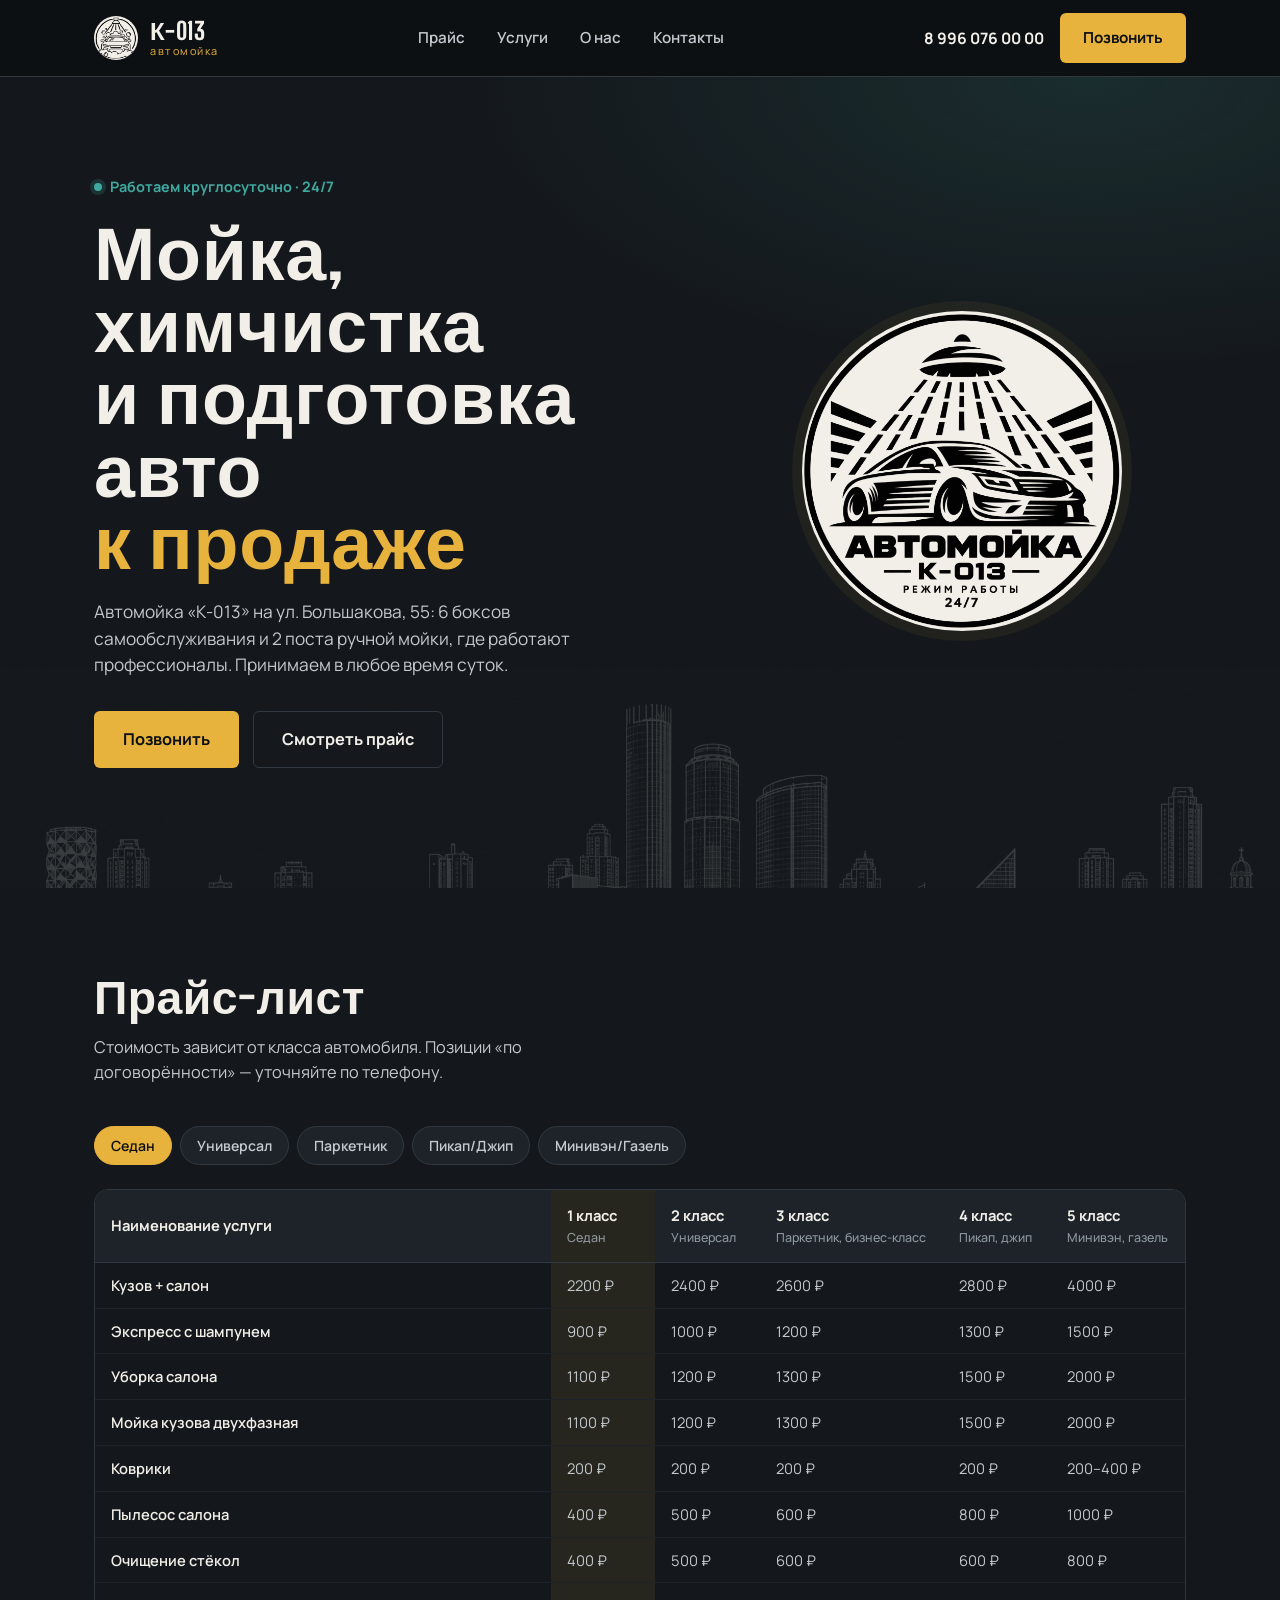
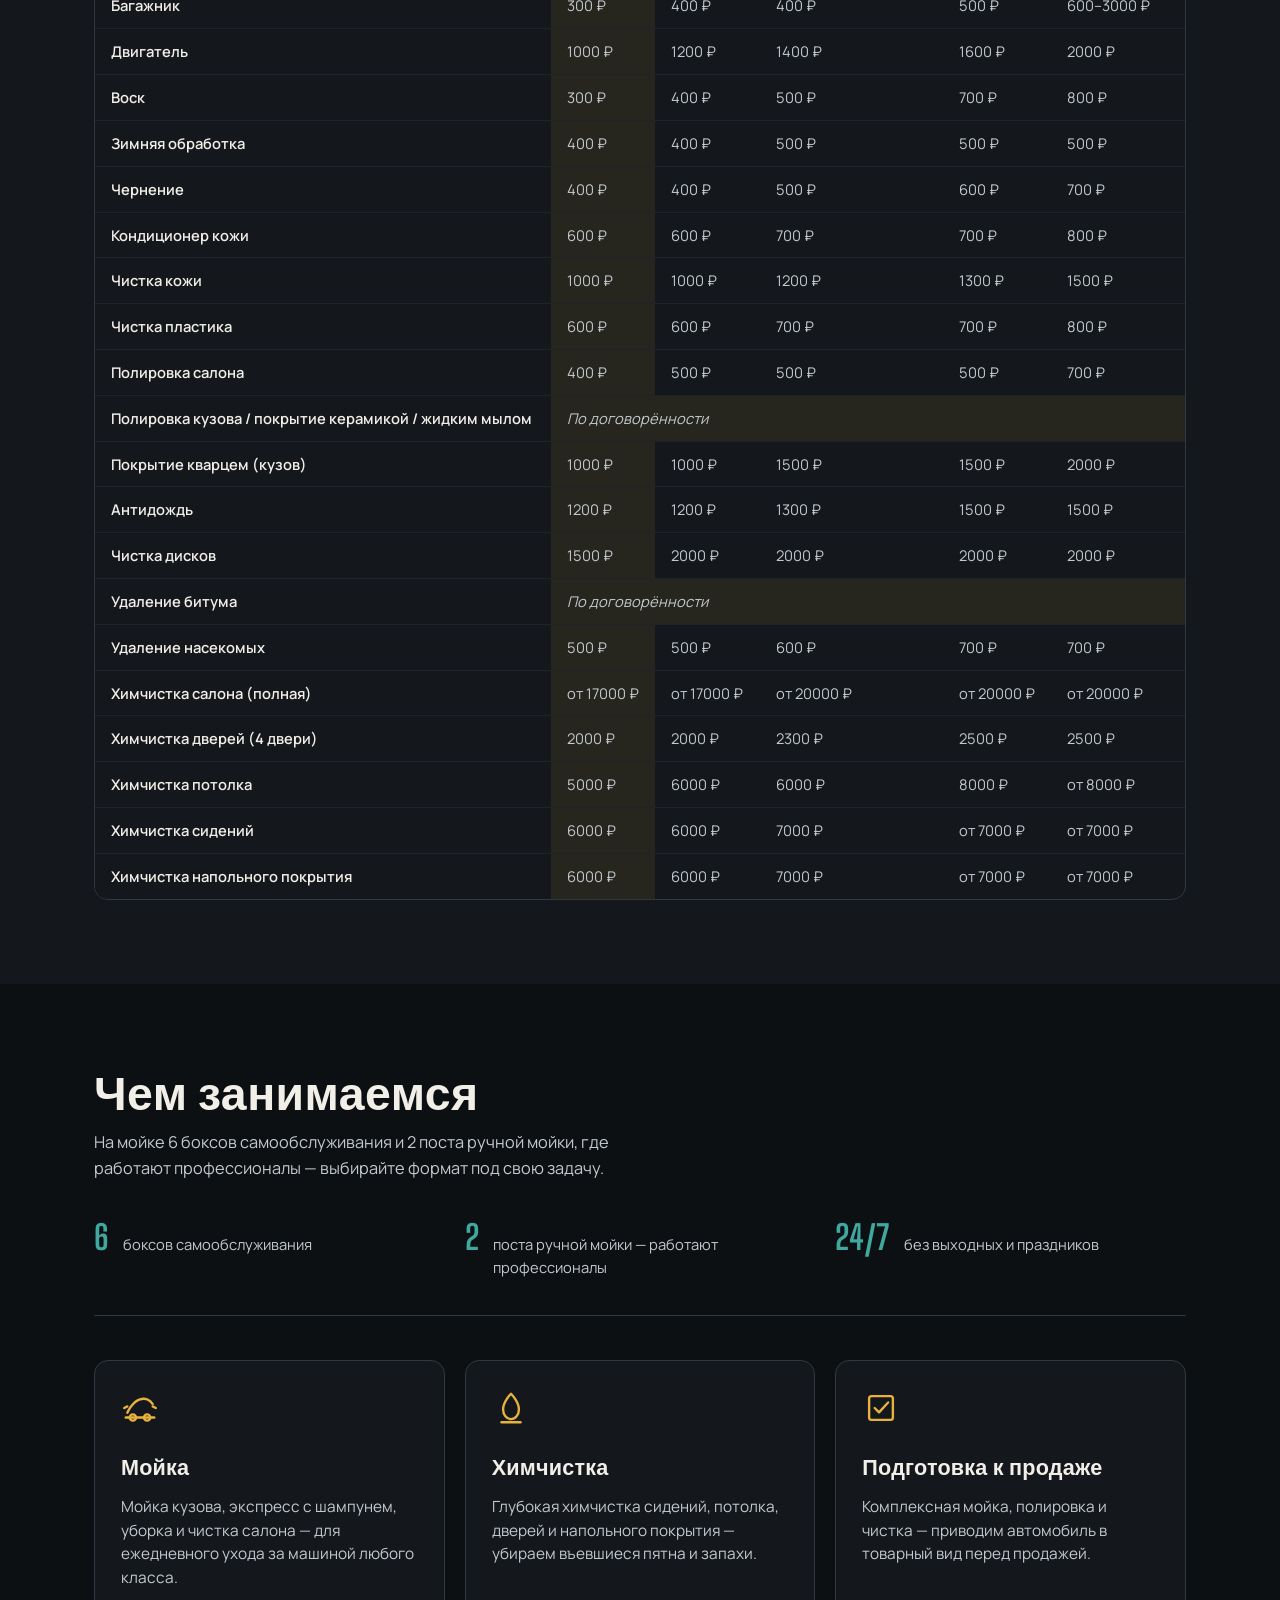
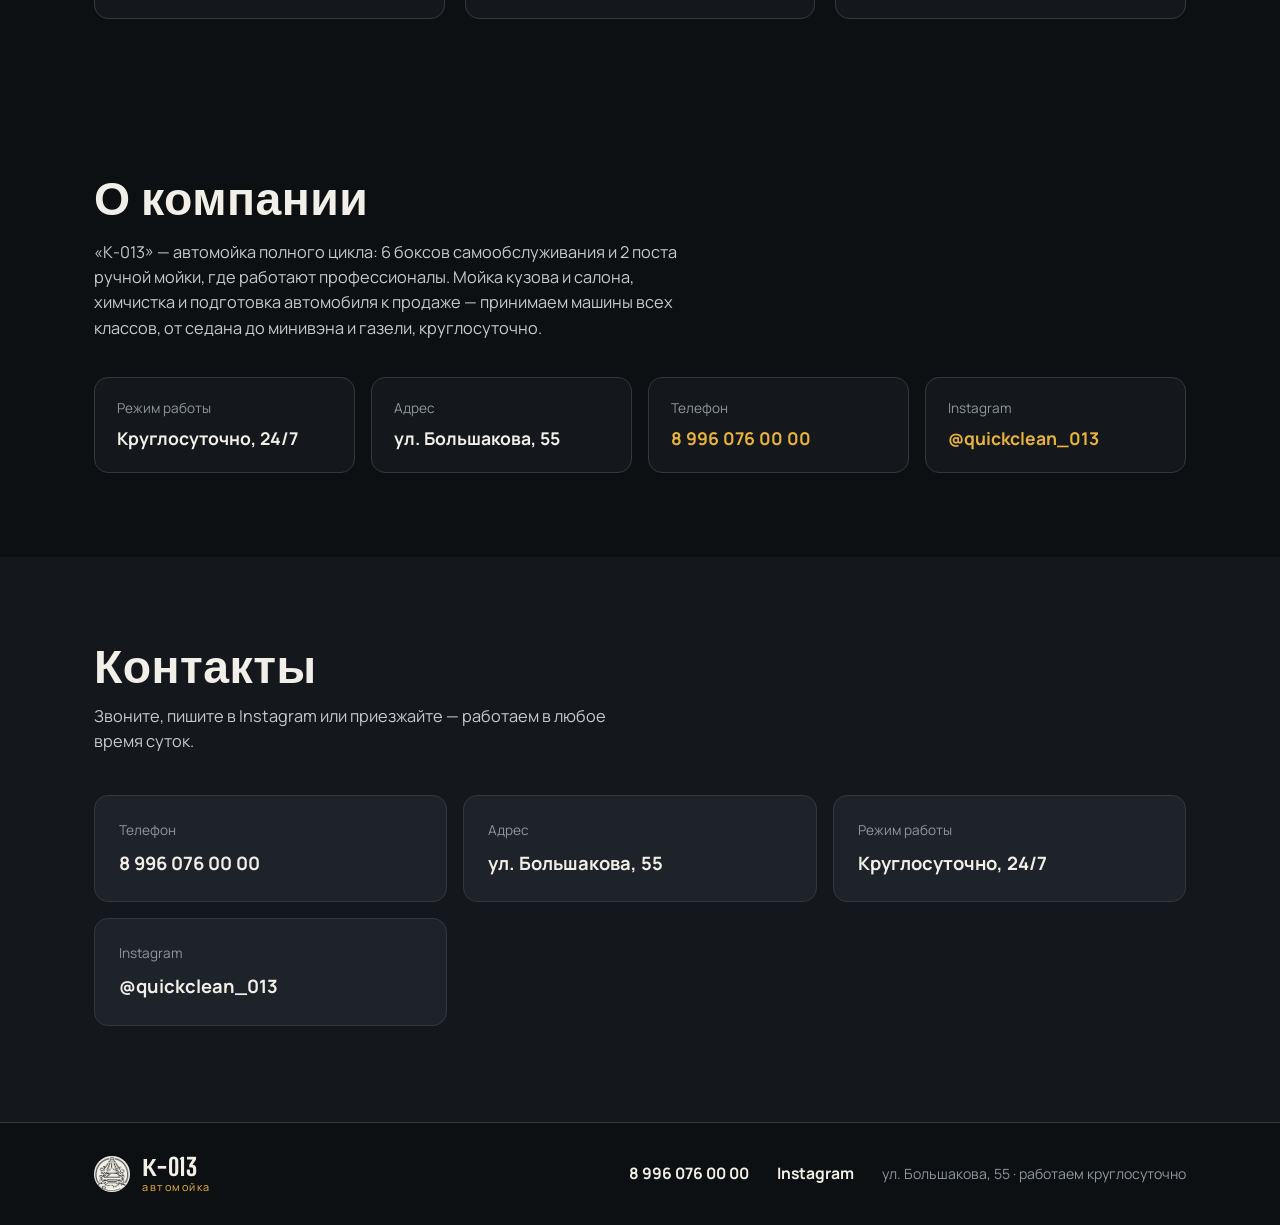
==== commit 998d75d2: "Fix table, logo, add city skyline" ====
--- a/index.html
+++ b/index.html
@@ -5,7 +5,10 @@
 <meta name="viewport" content="width=device-width, initial-scale=1.0">
 <title>К-013 — автомойка</title>
 <meta name="description" content="Автомойка К-013: 6 боксов самообслуживания и 2 поста ручной мойки. Мойка, химчистка, подготовка авто к продаже. Круглосуточно. ул. Большакова, 55.">
-<link rel="icon" href="images/logo.jpg" type="image/jpeg">
+<link rel="icon" href="favicon.ico" sizes="any">
+<link rel="icon" href="favicon-32.png" type="image/png" sizes="32x32">
+<link rel="icon" href="favicon-16.png" type="image/png" sizes="16x16">
+<link rel="apple-touch-icon" href="apple-touch-icon.png">
 <link rel="preconnect" href="https://fonts.googleapis.com">
 <link rel="preconnect" href="https://fonts.gstatic.com" crossorigin>
 <link href="https://fonts.googleapis.com/css2?family=Big+Shoulders+Display:wght@500;600;700;800&family=Manrope:wght@400;500;600;700;800&display=swap" rel="stylesheet">
@@ -13,23 +16,13 @@
 </head>
 <body>
 
-<svg style="display:none" aria-hidden="true">
-  <symbol id="car-icon" viewBox="0 0 100 60">
-    <path class="car-icon-body" d="M8 44 C8 36 14 33 19 32 L27 20 C30 16 35 14 41 14 L62 14 C69 14 75 17 79 23 L84 32 C90 33 94 37 94 44 L94 47 C94 49 92 50 90 50 L10 50 C8 50 8 49 8 47 Z" fill="currentColor"/>
-    <path class="car-icon-glass" d="M31 30 L37 20 C39 17 42 16 45 16 L45 30 Z M50 16 L61 16 C66 16 70 18 73 22 L77 30 L50 30 Z" fill="var(--ink-900)"/>
-    <circle class="car-icon-wheel" cx="27" cy="48" r="8" fill="var(--ink-900)"/>
-    <circle class="car-icon-wheel" cx="75" cy="48" r="8" fill="var(--ink-900)"/>
-    <path class="car-icon-glint" d="M40 22 L58 22 L52 29 L34 29 Z" fill="#FFFFFF"/>
-  </symbol>
-</svg>
-
 <a class="skip-link" href="#main">Перейти к содержанию</a>
 
 <header class="site-header" id="top">
   <div class="wrap header-inner">
     <a class="brand" href="#top" aria-label="К-013, на главную">
-      <span class="logo-badge logo-badge--sm" aria-hidden="true">
-        <svg class="car-icon"><use href="#car-icon"></use></svg>
+      <span class="logo-mark logo-mark--sm">
+        <img class="logo-mark-img--cover" src="images/logo-mark.png" alt="Логотип автомойки К-013" width="44" height="44" loading="eager">
       </span>
       <span class="brand-text">
         <span class="brand-code">К‑013</span>
@@ -66,6 +59,7 @@
 
   <!-- HERO -->
   <section class="hero">
+    <div class="hero-skyline" aria-hidden="true"></div>
     <div class="wrap hero-inner">
       <div class="hero-copy">
         <p class="tag">Работаем круглосуточно · 24/7</p>
@@ -85,9 +79,9 @@
       </div>
 
       <div class="hero-visual" aria-hidden="true">
-        <div class="logo-badge logo-badge--lg">
-          <svg class="car-icon"><use href="#car-icon"></use></svg>
-        </div>
+        <span class="logo-mark logo-mark--lg">
+          <img src="images/logo.png" alt="" width="320" height="320" loading="eager">
+        </span>
       </div>
     </div>
   </section>
@@ -207,24 +201,19 @@
 
   <!-- ABOUT -->
   <section class="about" id="about">
-    <div class="wrap about-inner">
+    <div class="wrap">
       <div class="about-copy">
         <h2>О компании</h2>
         <p>«К‑013» — автомойка полного цикла: 6 боксов самообслуживания и 2 поста ручной мойки, где работают
            профессионалы. Мойка кузова и салона, химчистка и подготовка автомобиля к продаже — принимаем машины
            всех классов, от седана до минивэна и газели, круглосуточно.</p>
-        <ul class="about-facts">
-          <li><span>Режим работы</span><strong>Круглосуточно, 24/7</strong></li>
-          <li><span>Адрес</span><strong>ул. Большакова, 55</strong></li>
-          <li><span>Телефон</span><strong><a href="tel:+79960760000">8 996 076 00 00</a></strong></li>
-          <li><span>Instagram</span><strong><a href="https://www.instagram.com/quickclean_013/" target="_blank" rel="noopener noreferrer">@quickclean_013</a></strong></li>
-        </ul>
-      </div>
-      <div class="about-visual" aria-hidden="true">
-        <div class="logo-badge logo-badge--lg logo-badge--about">
-          <svg class="car-icon"><use href="#car-icon"></use></svg>
-        </div>
-      </div>
+      </div>
+      <ul class="about-facts">
+        <li><span>Режим работы</span><strong>Круглосуточно, 24/7</strong></li>
+        <li><span>Адрес</span><strong>ул. Большакова, 55</strong></li>
+        <li><span>Телефон</span><strong><a href="tel:+79960760000">8 996 076 00 00</a></strong></li>
+        <li><span>Instagram</span><strong><a href="https://www.instagram.com/quickclean_013/" target="_blank" rel="noopener noreferrer">@quickclean_013</a></strong></li>
+      </ul>
     </div>
   </section>
 
@@ -262,8 +251,8 @@
 <footer class="site-footer">
   <div class="wrap footer-inner">
     <a class="brand" href="#top">
-      <span class="logo-badge logo-badge--xs" aria-hidden="true">
-        <svg class="car-icon"><use href="#car-icon"></use></svg>
+      <span class="logo-mark logo-mark--xs">
+        <img class="logo-mark-img--cover" src="images/logo-mark.png" alt="Логотип автомойки К-013" width="36" height="36" loading="lazy">
       </span>
       <span class="brand-text">
         <span class="brand-code">К‑013</span>
--- a/style.css
+++ b/style.css
@@ -145,38 +145,33 @@
   color: var(--text-hi);
 }
 
-/* ---- Logo badge: round chip holding the car-icon, all sizes share it ---- */
-.logo-badge{
+/* Logo lives on a light circular chip so the black line-art stays legible
+   against the dark theme (the source PNG has a transparent background). */
+.logo-mark{
   flex-shrink: 0;
   display: flex;
   align-items: center;
   justify-content: center;
   border-radius: 50%;
-  background: linear-gradient(160deg, var(--ink-700), var(--ink-900));
-  border: 1px solid var(--line);
-}
-.logo-badge--xs{ width: 36px; height: 36px; }
-.logo-badge--sm{ width: 44px; height: 44px; }
-.logo-badge--lg{
+  background: var(--text-hi);
+  overflow: hidden;
+}
+.logo-mark img{
   width: 100%;
-  max-width: 320px;
+  height: 100%;
+  object-fit: contain;
+  display: block;
+}
+/* The header/footer mark source is a wide illustration (gun + car), so it
+   needs to be cropped in tight rather than letterboxed at small sizes. */
+.logo-mark-img--cover{ object-fit: cover !important; }
+.logo-mark--xs{ width: 36px; height: 36px; }
+.logo-mark--sm{ width: 44px; height: 44px; }
+.logo-mark--lg{
+  width: 100%;
+  max-width: 300px;
   aspect-ratio: 1 / 1;
-  box-shadow: 0 0 0 10px rgba(232,179,61,0.05);
-}
-.logo-badge--about{ max-width: 260px; }
-
-.car-icon{
-  width: 62%;
-  height: 62%;
-  color: var(--text-hi);
-}
-.car-icon-glint{
-  opacity: 0;
-  animation: car-glint-blink 7s ease-in-out infinite;
-}
-@keyframes car-glint-blink{
-  0%, 52%, 64%, 100%{ opacity: 0; }
-  56%, 58%{ opacity: 1; }
+  box-shadow: 0 0 0 10px rgba(232,179,61,0.06);
 }
 
 .brand-text{ display: flex; flex-direction: column; line-height: 1; }
@@ -269,10 +264,40 @@
     var(--ink-800);
 }
 
+/* City skyline sits behind the hero content as a faint horizon line.
+   The source art is black line-work on a white background; inverting it
+   to white-on-black and blending with "screen" makes the black vanish
+   into the dark theme, leaving only pale skyline lines. */
+.hero-skyline{
+  position: absolute;
+  left: 0;
+  right: 0;
+  bottom: 0;
+  height: 34%;
+  min-height: 110px;
+  max-height: 220px;
+  background-image: url('images/city-skyline.png');
+  background-repeat: no-repeat;
+  background-position: center 42%;
+  background-size: cover;
+  filter: invert(1);
+  mix-blend-mode: screen;
+  opacity: 0.16;
+  pointer-events: none;
+}
+
 .hero-inner{
+  position: relative;
+  z-index: 1;
   display: grid;
-  gap: 48px;
+  gap: 40px;
   align-items: center;
+}
+
+.hero-visual{
+  order: -1;
+  display: flex;
+  justify-content: center;
 }
 
 .tag{
@@ -314,15 +339,11 @@
   margin-top: 32px;
 }
 
-.hero-visual{
-  position: relative;
-  display: flex;
-  justify-content: center;
-}
-
 @media (min-width: 900px){
   .hero{ padding: 96px 0 120px; }
   .hero-inner{ grid-template-columns: 1.15fr 0.85fr; }
+  .hero-visual{ order: 0; }
+  .logo-mark--lg{ max-width: 320px; }
 }
 
 /* ---------------- Section head ---------------- */
@@ -466,6 +487,27 @@
   border-bottom: 1px solid var(--ink-700);
   white-space: nowrap;
 }
+
+/* Freeze the service-name column so it stays visible while the price
+   columns scroll horizontally on narrow screens. */
+.price-table thead th:first-child,
+.price-table tbody th[scope="row"]{
+  position: sticky;
+  left: 0;
+  z-index: 2;
+}
+.price-table thead th:first-child{ background: var(--ink-700); }
+.price-table tbody th[scope="row"]{ background: var(--ink-800); }
+@media (max-width: 899px){
+  .price-table thead th:first-child,
+  .price-table tbody th[scope="row"]{
+    max-width: 42vw;
+    white-space: normal;
+    line-height: 1.25;
+    box-shadow: 4px 0 8px -4px rgba(0,0,0,0.35);
+  }
+}
+
 .price-table tbody tr:hover td,
 .price-table tbody tr:hover th{
   background: var(--ink-700);
@@ -495,41 +537,38 @@
 /* ---------------- About ---------------- */
 
 .about{ padding: 84px 0; background: var(--ink-900); }
-.about-inner{
-  display: grid;
-  gap: 40px;
-  align-items: center;
-}
 .about-copy p{
   margin-top: 18px;
   color: var(--text-mid);
   font-size: 1.02rem;
-  max-width: 56ch;
+  max-width: 62ch;
 }
 .about-facts{
   list-style: none;
-  margin: 30px 0 0;
+  margin: 36px 0 0;
   padding: 0;
+  display: grid;
+  gap: 16px;
+  grid-template-columns: 1fr;
+}
+.about-facts li{
   display: flex;
   flex-direction: column;
-  gap: 14px;
-}
-.about-facts li{
-  display: flex;
-  justify-content: space-between;
-  gap: 16px;
-  padding-bottom: 14px;
-  border-bottom: 1px solid var(--line);
-  max-width: 46ch;
-}
-.about-facts span{ color: var(--text-low); font-size: 0.92rem; }
-.about-facts strong{ font-weight: 700; }
+  gap: 6px;
+  background: var(--ink-800);
+  border: 1px solid var(--line);
+  border-radius: var(--radius-m);
+  padding: 20px 22px;
+}
+.about-facts span{ color: var(--text-low); font-size: 0.85rem; }
+.about-facts strong{ font-weight: 700; font-size: 1.1rem; }
 .about-facts a{ color: var(--gold); }
 
-.about-visual{ display: flex; justify-content: center; }
-
-@media (min-width: 860px){
-  .about-inner{ grid-template-columns: 1.1fr 0.9fr; }
+@media (min-width: 640px){
+  .about-facts{ grid-template-columns: repeat(2, 1fr); }
+}
+@media (min-width: 900px){
+  .about-facts{ grid-template-columns: repeat(4, 1fr); }
 }
 
 /* ---------------- Contacts ---------------- */
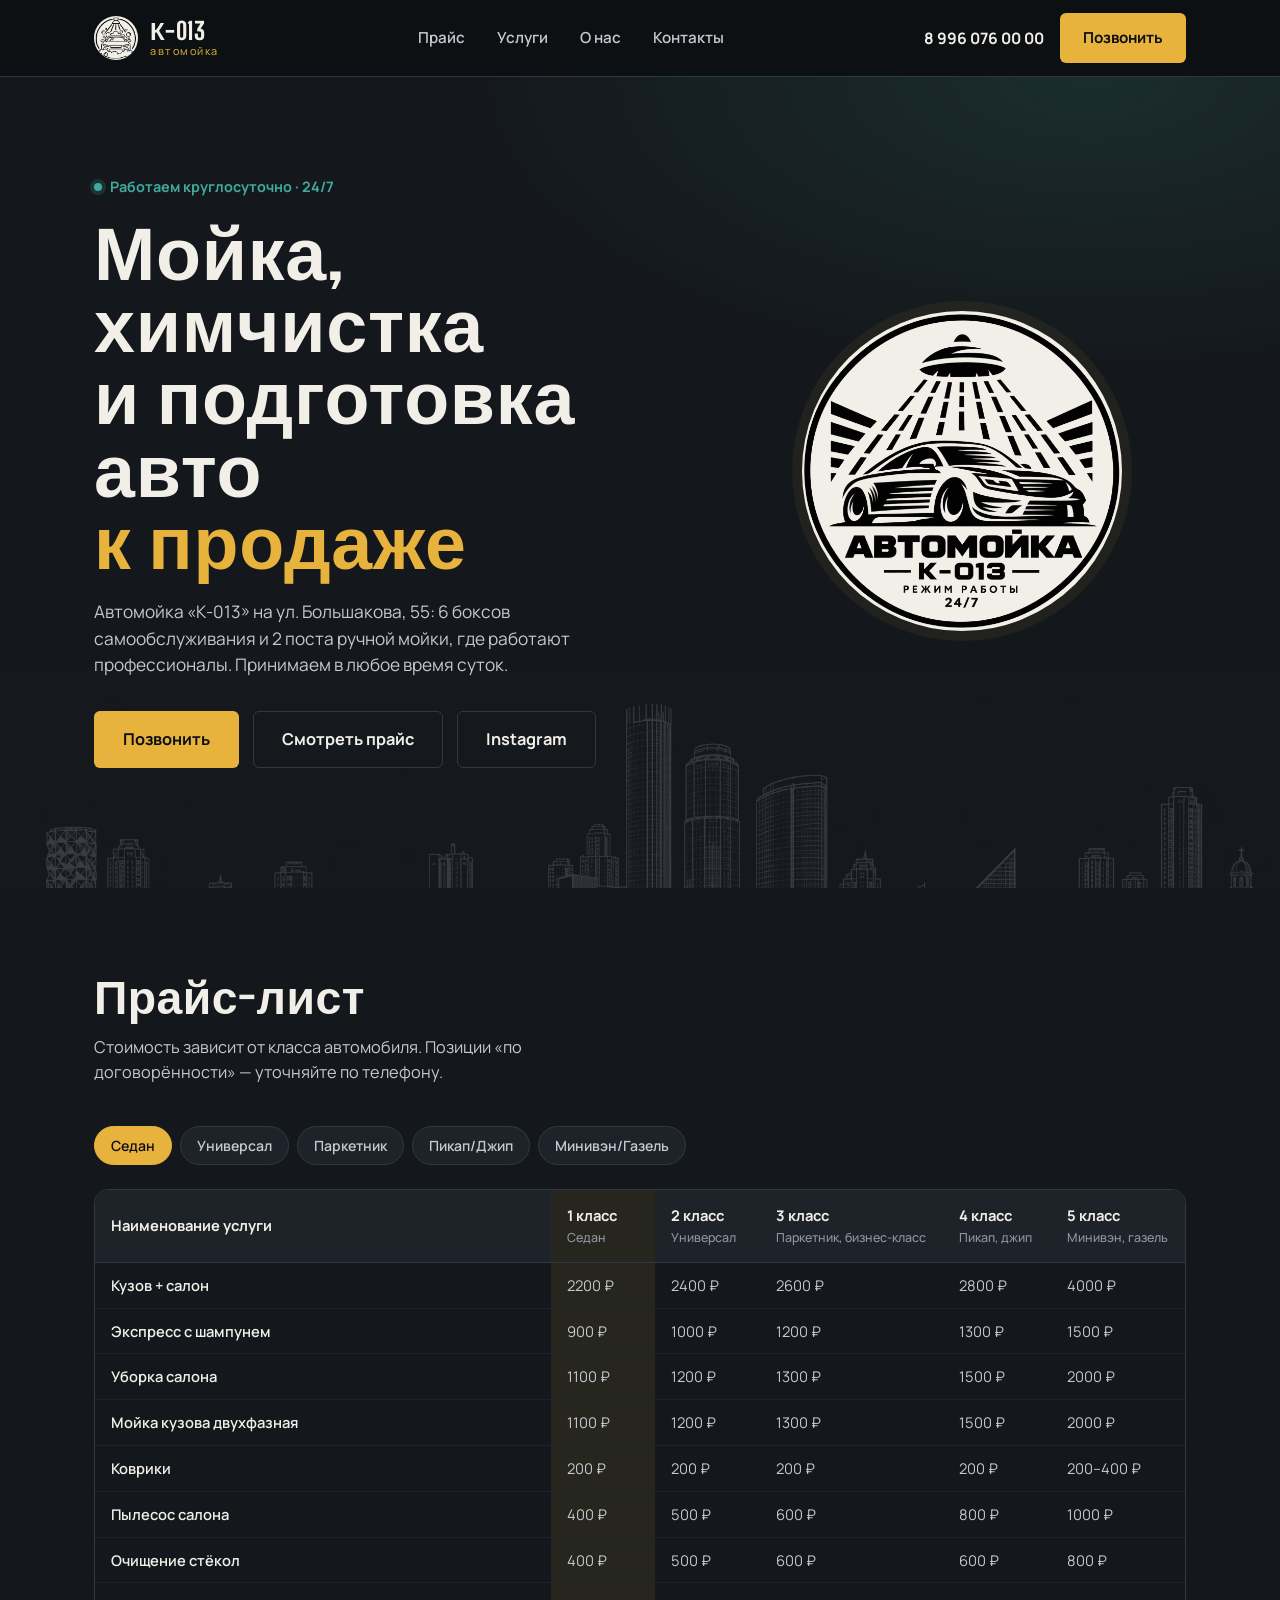
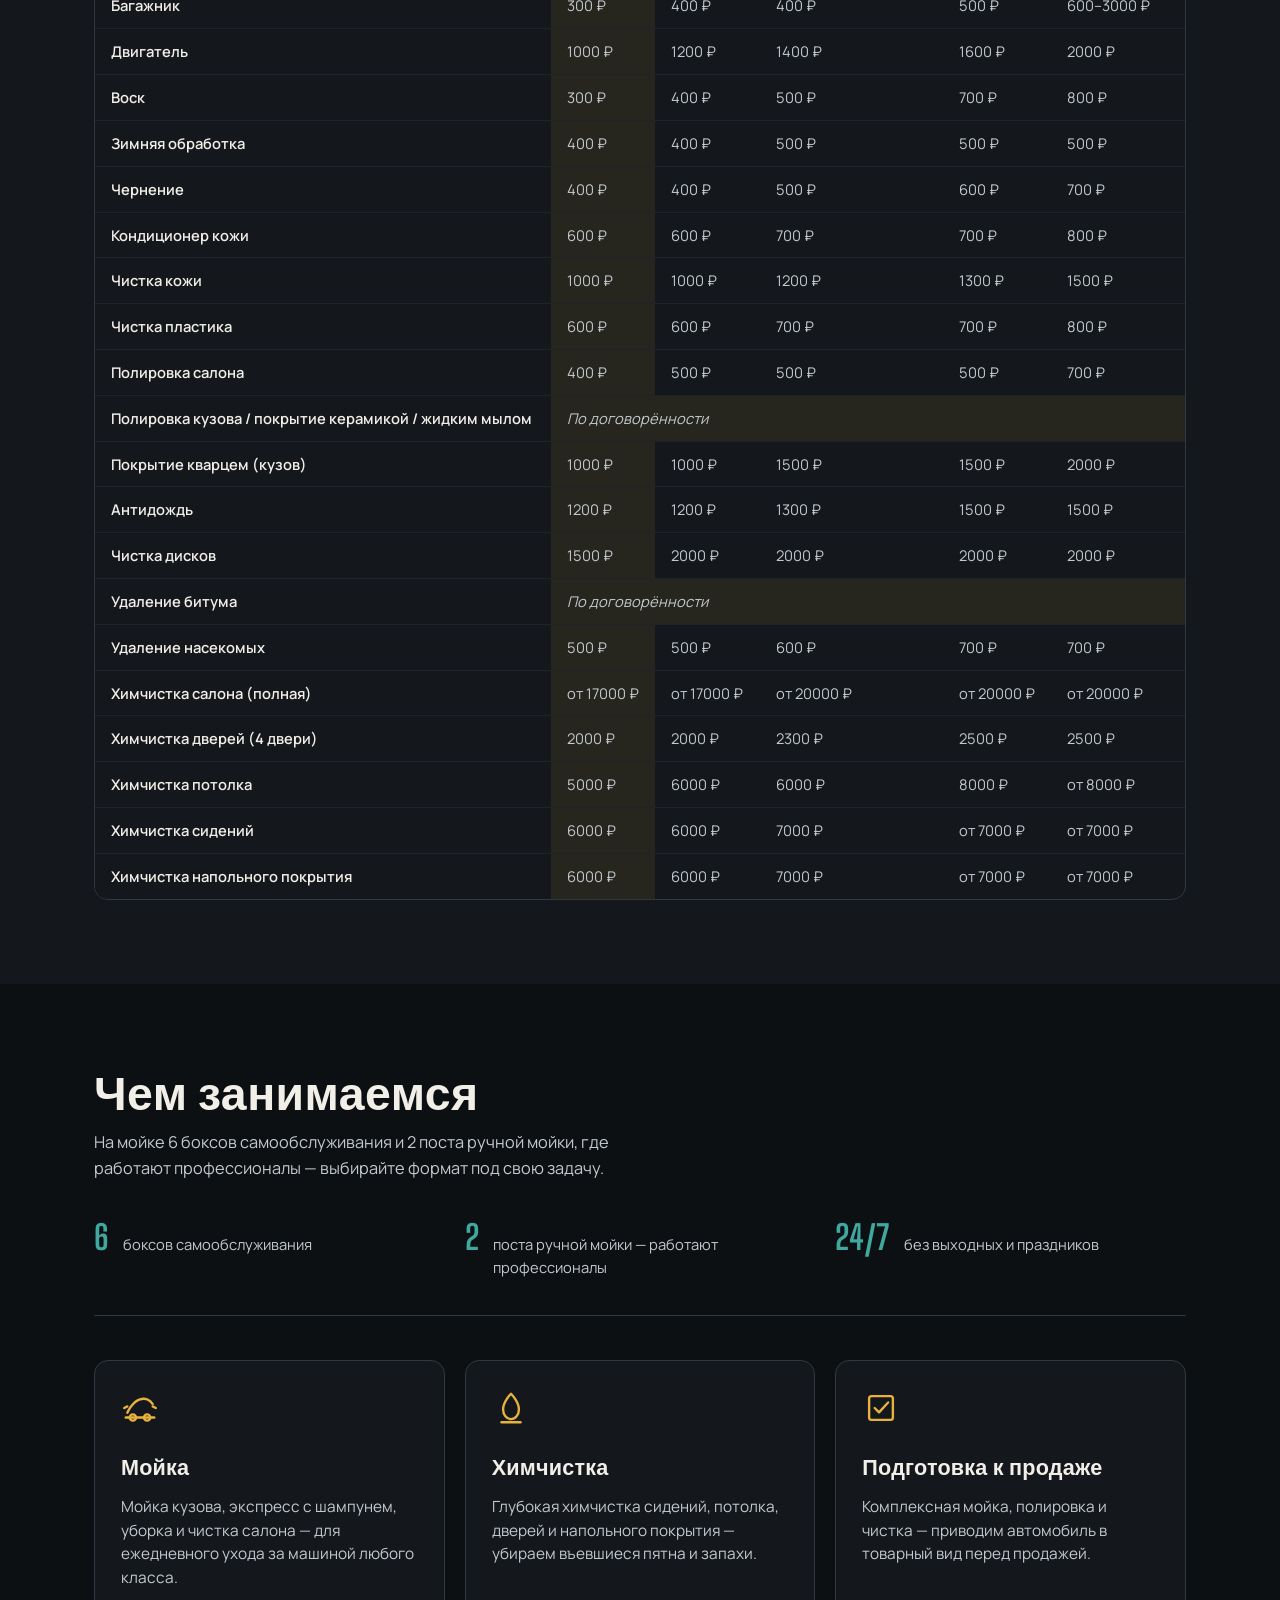
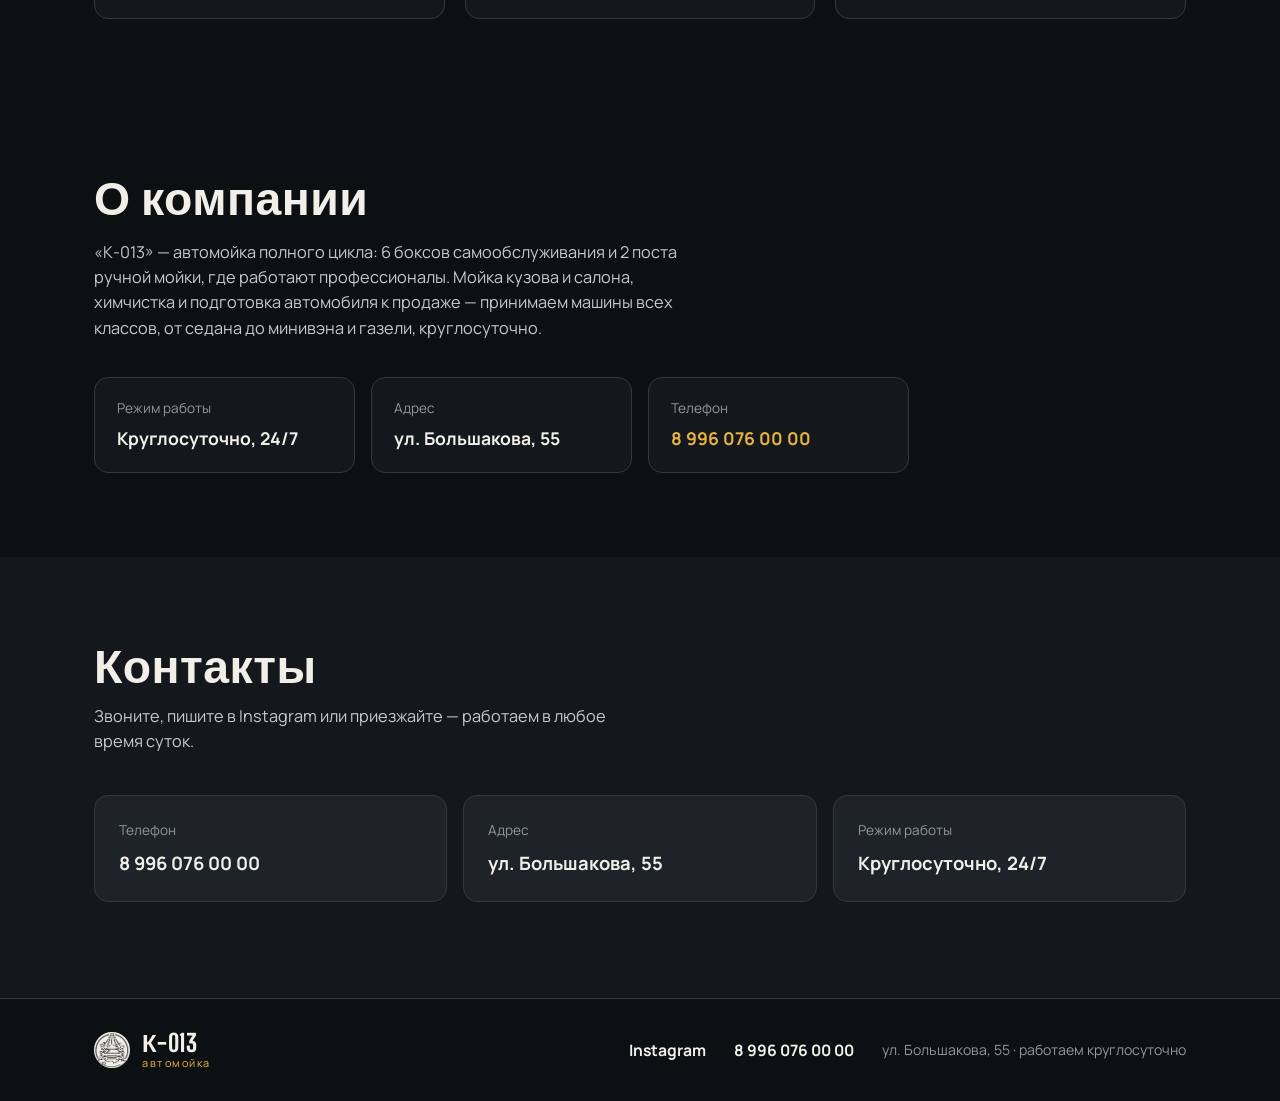
==== commit 928586df: "edit index style" ====
--- a/index.html
+++ b/index.html
@@ -22,7 +22,7 @@
   <div class="wrap header-inner">
     <a class="brand" href="#top" aria-label="К-013, на главную">
       <span class="logo-mark logo-mark--sm">
-        <img class="logo-mark-img--cover" src="images/logo-mark.png" alt="Логотип автомойки К-013" width="44" height="44" loading="eager">
+        <img class="logo-mark-img--cover" src="images/logo-mark.webp" alt="Логотип автомойки К-013" width="44" height="44" loading="eager">
       </span>
       <span class="brand-text">
         <span class="brand-code">К‑013</span>
@@ -75,12 +75,13 @@
         <div class="hero-actions">
           <a class="btn btn-gold btn-lg" href="tel:+79960760000">Позвонить</a>
           <a class="btn btn-outline btn-lg" href="#price">Смотреть прайс</a>
+          <a class="btn btn-outline btn-lg" href="https://www.instagram.com/quickclean_013/" target="_blank" rel="noopener noreferrer">Instagram</a>
         </div>
       </div>
 
       <div class="hero-visual" aria-hidden="true">
         <span class="logo-mark logo-mark--lg">
-          <img src="images/logo.png" alt="" width="320" height="320" loading="eager">
+          <img src="images/logo.webp" alt="" width="320" height="320" loading="eager">
         </span>
       </div>
     </div>
@@ -212,7 +213,6 @@
         <li><span>Режим работы</span><strong>Круглосуточно, 24/7</strong></li>
         <li><span>Адрес</span><strong>ул. Большакова, 55</strong></li>
         <li><span>Телефон</span><strong><a href="tel:+79960760000">8 996 076 00 00</a></strong></li>
-        <li><span>Instagram</span><strong><a href="https://www.instagram.com/quickclean_013/" target="_blank" rel="noopener noreferrer">@quickclean_013</a></strong></li>
       </ul>
     </div>
   </section>
@@ -238,10 +238,6 @@
           <span class="contact-label">Режим работы</span>
           <span class="contact-value">Круглосуточно, 24/7</span>
         </div>
-        <a class="contact-card" href="https://www.instagram.com/quickclean_013/" target="_blank" rel="noopener noreferrer">
-          <span class="contact-label">Instagram</span>
-          <span class="contact-value">@quickclean_013</span>
-        </a>
       </div>
     </div>
   </section>
@@ -252,15 +248,15 @@
   <div class="wrap footer-inner">
     <a class="brand" href="#top">
       <span class="logo-mark logo-mark--xs">
-        <img class="logo-mark-img--cover" src="images/logo-mark.png" alt="Логотип автомойки К-013" width="36" height="36" loading="lazy">
+        <img class="logo-mark-img--cover" src="images/logo-mark.webp" alt="Логотип автомойки К-013" width="36" height="36" loading="lazy">
       </span>
       <span class="brand-text">
         <span class="brand-code">К‑013</span>
         <span class="brand-sub">автомойка</span>
       </span>
     </a>
+    <a class="phone-link" href="https://www.instagram.com/quickclean_013/" target="_blank" rel="noopener noreferrer">Instagram</a>
     <a class="phone-link" href="tel:+79960760000">8&nbsp;996&nbsp;076&nbsp;00&nbsp;00</a>
-    <a class="phone-link" href="https://www.instagram.com/quickclean_013/" target="_blank" rel="noopener noreferrer">Instagram</a>
     <p class="footer-address">ул. Большакова, 55 · работаем круглосуточно</p>
   </div>
 </footer>
--- a/style.css
+++ b/style.css
@@ -276,7 +276,7 @@
   height: 34%;
   min-height: 110px;
   max-height: 220px;
-  background-image: url('images/city-skyline.png');
+  background-image: url('images/city-skyline.webp');
   background-repeat: no-repeat;
   background-position: center 42%;
   background-size: cover;
